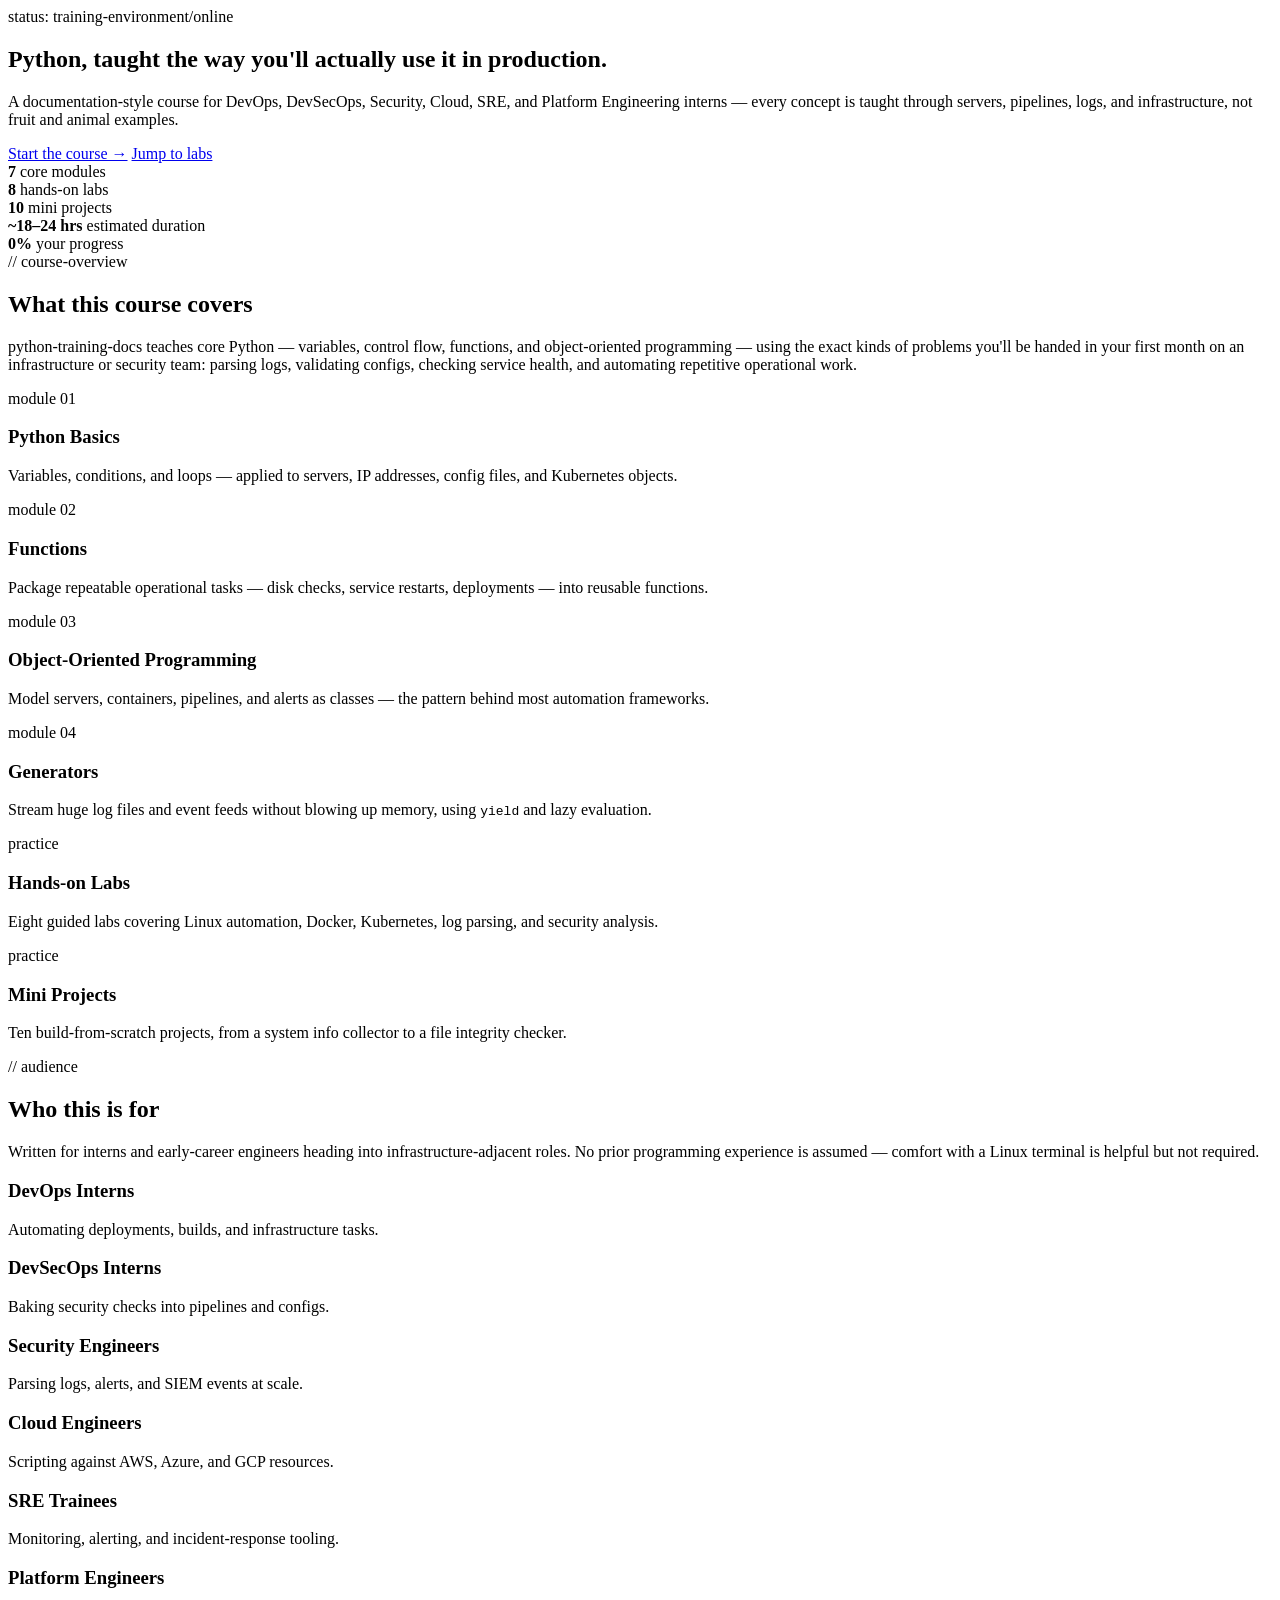
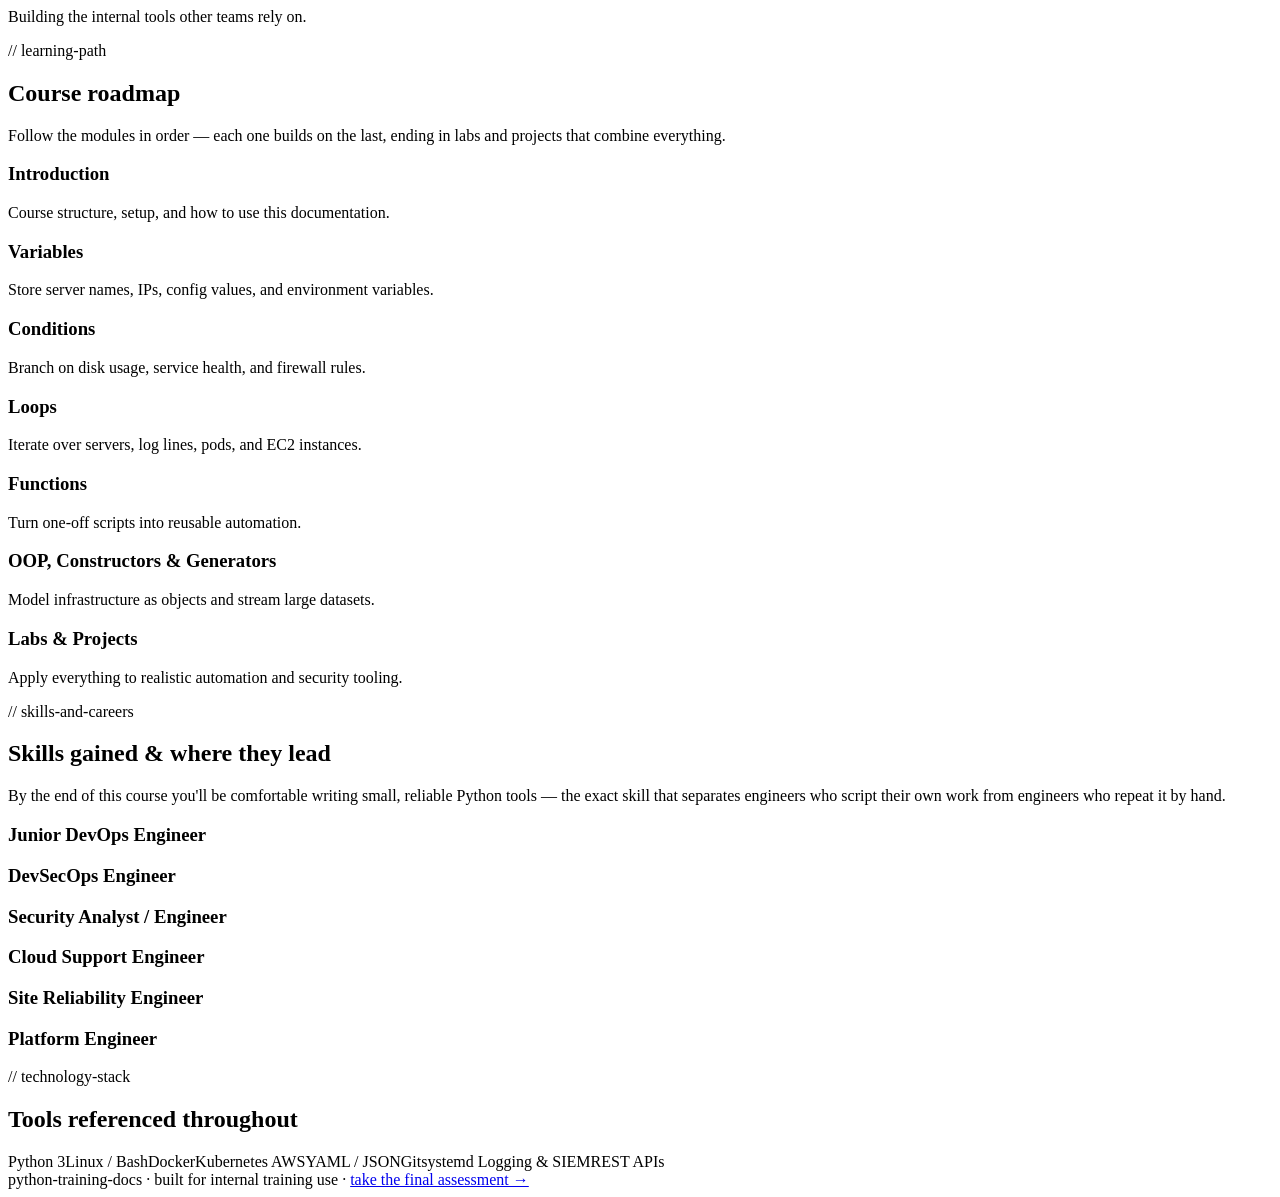
==== index.html @ 14af6fe9 "Add files via upload" ====
<!DOCTYPE html>
<html lang="en">
<head>
<meta charset="UTF-8">
<meta name="viewport" content="width=device-width, initial-scale=1.0">
<title>python-training-docs — Python for DevOps, DevSecOps &amp; Platform Engineering</title>
<meta name="description" content="A hands-on documentation course teaching Python fundamentals through real DevOps, security, SRE, and cloud engineering scenarios.">
<link rel="stylesheet" href="css/theme.css">
<link rel="stylesheet" href="css/style.css">
<link rel="stylesheet" href="css/responsive.css">
<script>
  // Prevent flash of wrong theme before CSS loads
  (function(){ var t = localStorage.getItem('ptd-theme') || (window.matchMedia('(prefers-color-scheme: dark)').matches ? 'dark' : 'light'); document.documentElement.setAttribute('data-theme', t); })();
</script>
</head>
<body data-page="home" data-root="">

<div id="site-header"></div>

<section class="hero">
  <div class="hero__inner">
    <div class="hero__eyebrow"><span class="status-dot"></span> status: training-environment/online</div>
    <h1>Python, taught the way you'll actually use it in production.</h1>
    <p class="hero__sub">A documentation-style course for DevOps, DevSecOps, Security, Cloud, SRE, and Platform Engineering interns — every concept is taught through servers, pipelines, logs, and infrastructure, not fruit and animal examples.</p>
    <div class="hero__actions">
      <a class="btn" href="pages/introduction.html">Start the course →</a>
      <a class="btn btn--ghost" href="pages/labs.html">Jump to labs</a>
    </div>
    <div class="hero__meta">
      <div><b>7</b> core modules</div>
      <div><b>8</b> hands-on labs</div>
      <div><b>10</b> mini projects</div>
      <div><b>~18–24 hrs</b> estimated duration</div>
      <div id="hero-progress-label"><b id="hero-progress-pct">0%</b> your progress</div>
    </div>
  </div>
</section>

<section class="section" id="overview">
  <div class="section__eyebrow">// course-overview</div>
  <h2>What this course covers</h2>
  <p class="section__intro">python-training-docs teaches core Python — variables, control flow, functions, and object-oriented programming — using the exact kinds of problems you'll be handed in your first month on an infrastructure or security team: parsing logs, validating configs, checking service health, and automating repetitive operational work.</p>

  <div class="card-grid">
    <div class="card">
      <span class="tag">module 01</span>
      <h3>Python Basics</h3>
      <p>Variables, conditions, and loops — applied to servers, IP addresses, config files, and Kubernetes objects.</p>
    </div>
    <div class="card">
      <span class="tag">module 02</span>
      <h3>Functions</h3>
      <p>Package repeatable operational tasks — disk checks, service restarts, deployments — into reusable functions.</p>
    </div>
    <div class="card">
      <span class="tag">module 03</span>
      <h3>Object-Oriented Programming</h3>
      <p>Model servers, containers, pipelines, and alerts as classes — the pattern behind most automation frameworks.</p>
    </div>
    <div class="card">
      <span class="tag">module 04</span>
      <h3>Generators</h3>
      <p>Stream huge log files and event feeds without blowing up memory, using <code>yield</code> and lazy evaluation.</p>
    </div>
    <div class="card">
      <span class="tag">practice</span>
      <h3>Hands-on Labs</h3>
      <p>Eight guided labs covering Linux automation, Docker, Kubernetes, log parsing, and security analysis.</p>
    </div>
    <div class="card">
      <span class="tag">practice</span>
      <h3>Mini Projects</h3>
      <p>Ten build-from-scratch projects, from a system info collector to a file integrity checker.</p>
    </div>
  </div>
</section>

<section class="section" id="audience">
  <div class="section__eyebrow">// audience</div>
  <h2>Who this is for</h2>
  <p class="section__intro">Written for interns and early-career engineers heading into infrastructure-adjacent roles. No prior programming experience is assumed — comfort with a Linux terminal is helpful but not required.</p>
  <div class="card-grid">
    <div class="card"><h3>DevOps Interns</h3><p>Automating deployments, builds, and infrastructure tasks.</p></div>
    <div class="card"><h3>DevSecOps Interns</h3><p>Baking security checks into pipelines and configs.</p></div>
    <div class="card"><h3>Security Engineers</h3><p>Parsing logs, alerts, and SIEM events at scale.</p></div>
    <div class="card"><h3>Cloud Engineers</h3><p>Scripting against AWS, Azure, and GCP resources.</p></div>
    <div class="card"><h3>SRE Trainees</h3><p>Monitoring, alerting, and incident-response tooling.</p></div>
    <div class="card"><h3>Platform Engineers</h3><p>Building the internal tools other teams rely on.</p></div>
  </div>
</section>

<section class="section" id="roadmap">
  <div class="section__eyebrow">// learning-path</div>
  <h2>Course roadmap</h2>
  <p class="section__intro">Follow the modules in order — each one builds on the last, ending in labs and projects that combine everything.</p>
  <div class="roadmap">
    <div class="roadmap__step" data-n="1"><h3>Introduction</h3><p>Course structure, setup, and how to use this documentation.</p></div>
    <div class="roadmap__step" data-n="2"><h3>Variables</h3><p>Store server names, IPs, config values, and environment variables.</p></div>
    <div class="roadmap__step" data-n="3"><h3>Conditions</h3><p>Branch on disk usage, service health, and firewall rules.</p></div>
    <div class="roadmap__step" data-n="4"><h3>Loops</h3><p>Iterate over servers, log lines, pods, and EC2 instances.</p></div>
    <div class="roadmap__step" data-n="5"><h3>Functions</h3><p>Turn one-off scripts into reusable automation.</p></div>
    <div class="roadmap__step" data-n="6"><h3>OOP, Constructors &amp; Generators</h3><p>Model infrastructure as objects and stream large datasets.</p></div>
    <div class="roadmap__step" data-n="7"><h3>Labs &amp; Projects</h3><p>Apply everything to realistic automation and security tooling.</p></div>
  </div>
</section>

<section class="section" id="outcomes">
  <div class="section__eyebrow">// skills-and-careers</div>
  <h2>Skills gained &amp; where they lead</h2>
  <p class="section__intro">By the end of this course you'll be comfortable writing small, reliable Python tools — the exact skill that separates engineers who script their own work from engineers who repeat it by hand.</p>
  <div class="career-grid">
    <div class="card"><h3>Junior DevOps Engineer</h3></div>
    <div class="card"><h3>DevSecOps Engineer</h3></div>
    <div class="card"><h3>Security Analyst / Engineer</h3></div>
    <div class="card"><h3>Cloud Support Engineer</h3></div>
    <div class="card"><h3>Site Reliability Engineer</h3></div>
    <div class="card"><h3>Platform Engineer</h3></div>
  </div>
</section>

<section class="section" id="stack">
  <div class="section__eyebrow">// technology-stack</div>
  <h2>Tools referenced throughout</h2>
  <div class="stack-icons">
    <span>Python 3</span><span>Linux / Bash</span><span>Docker</span><span>Kubernetes</span>
    <span>AWS</span><span>YAML / JSON</span><span>Git</span><span>systemd</span>
    <span>Logging &amp; SIEM</span><span>REST APIs</span>
  </div>
</section>

<div id="site-footer"></div>

<script src="js/navigation.js"></script>
<script src="js/app.js"></script>
<script src="js/search.js"></script>
<script src="js/progress.js"></script>
<script>
  document.addEventListener('DOMContentLoaded', () => {
    document.getElementById('site-footer').innerHTML =
      '<footer class="site-footer">python-training-docs · built for internal training use · <a href="pages/assessment.html">take the final assessment →</a></footer>';
    const pctEl = document.getElementById('hero-progress-pct');
    if (pctEl && window.ProgressTracker) pctEl.textContent = ProgressTracker.percentComplete() + '%';
  });
</script>
</body>
</html>
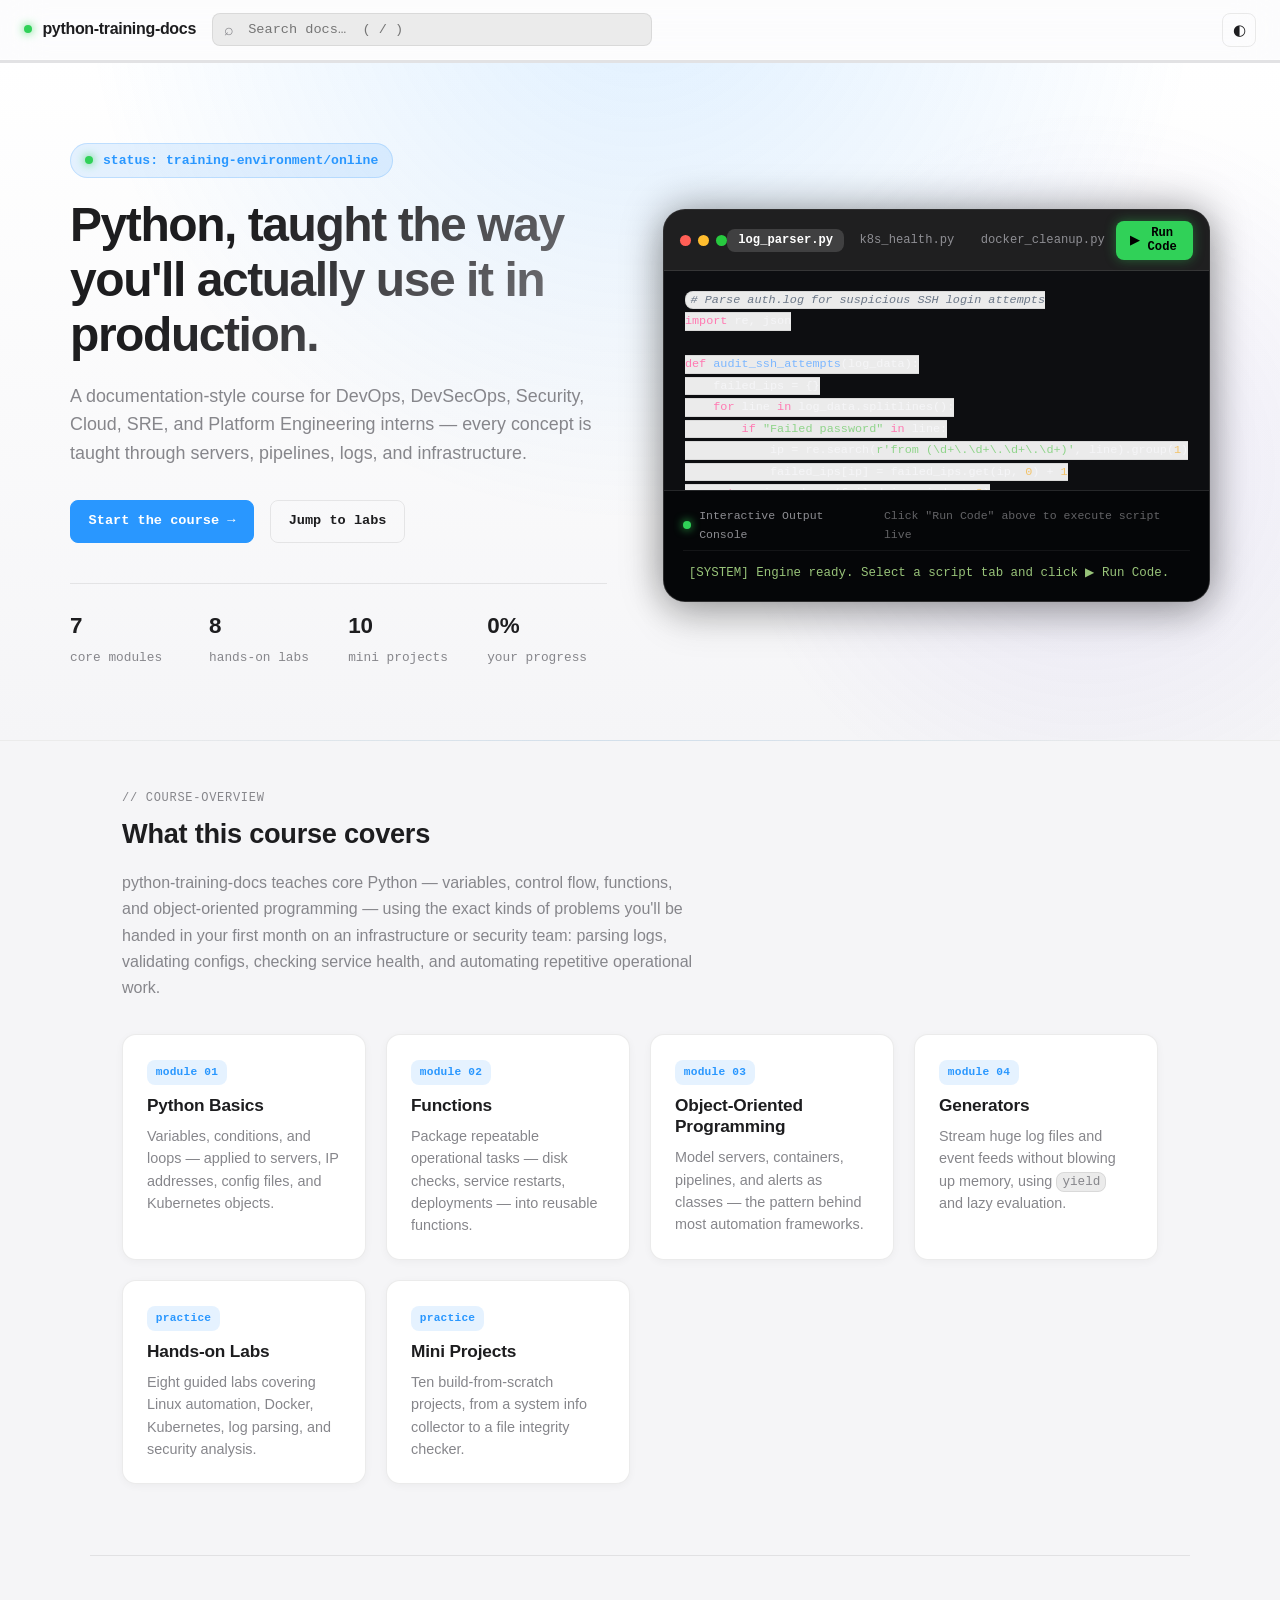
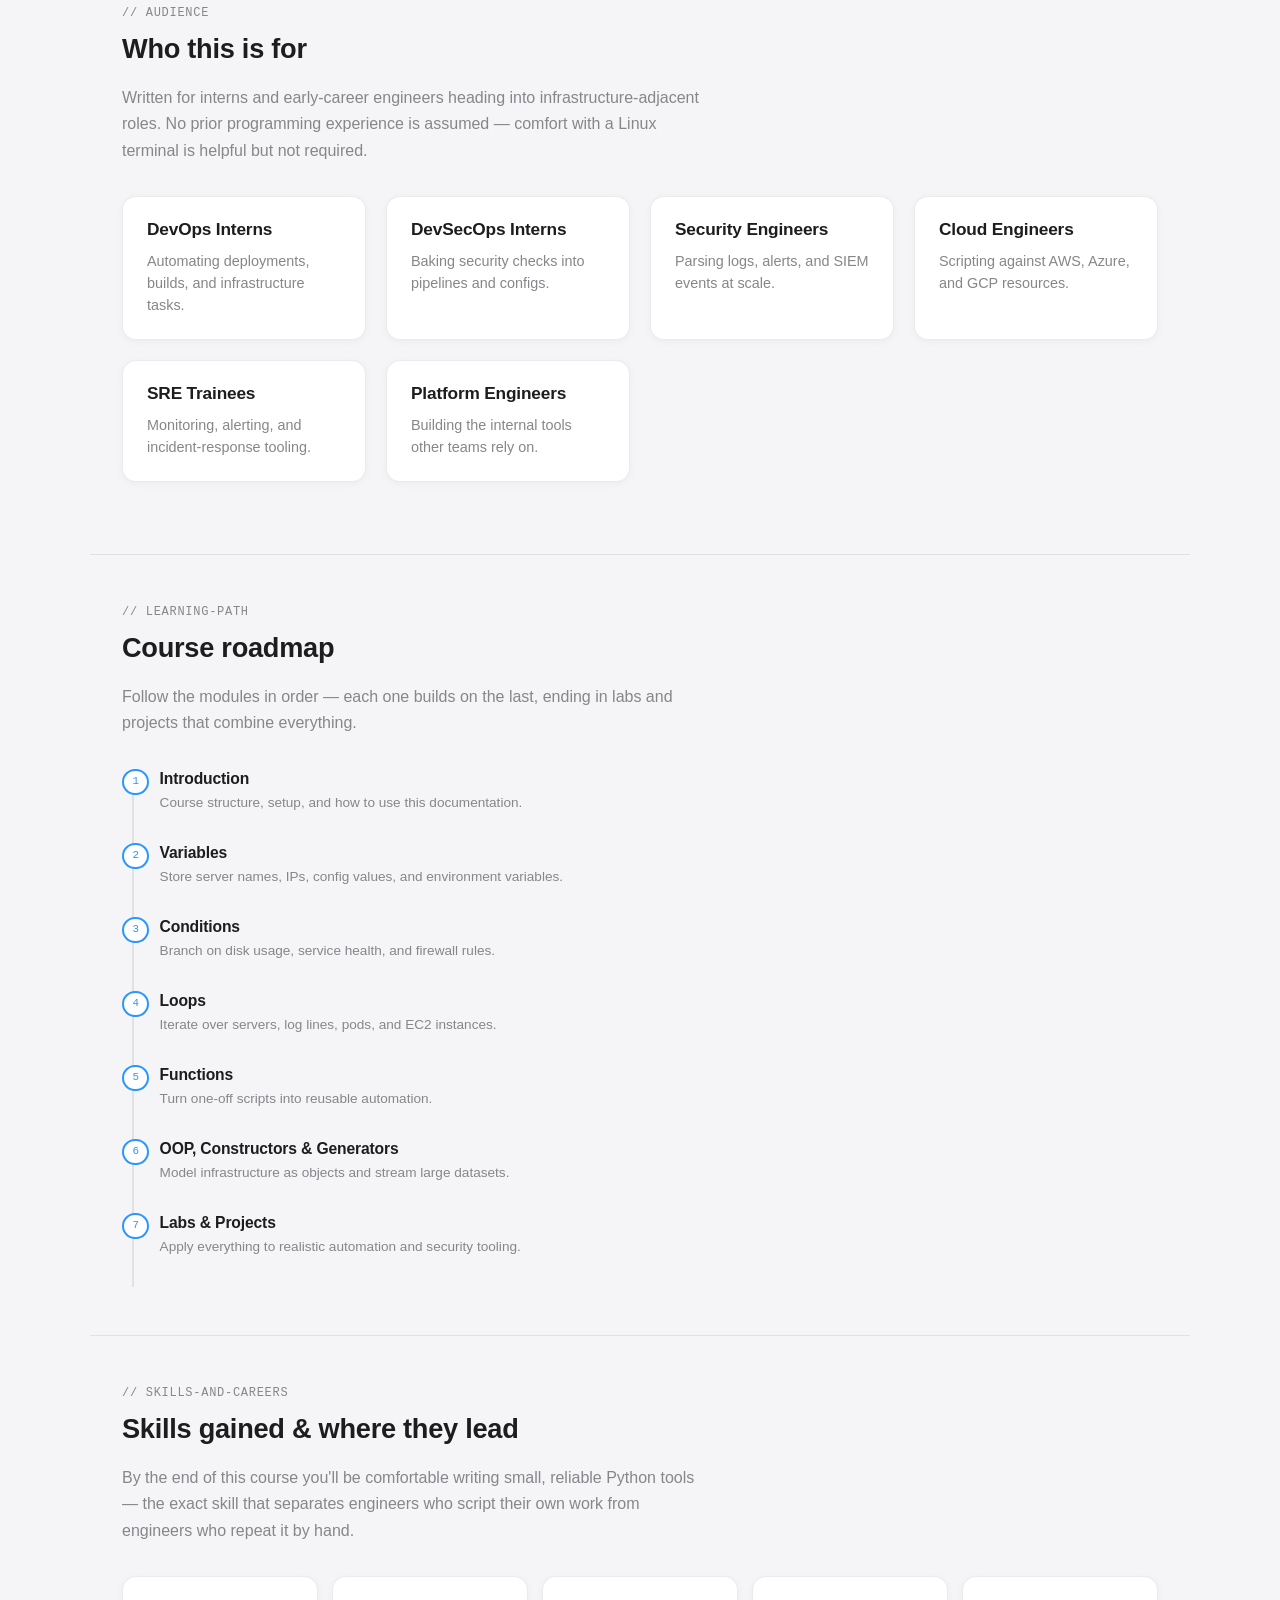
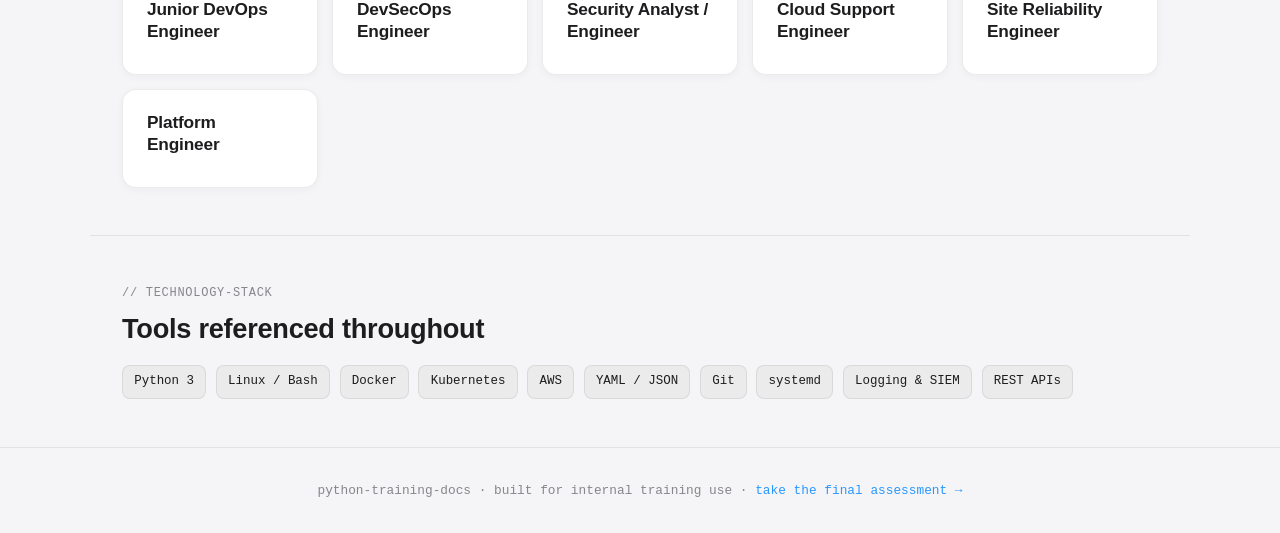
==== commit 8563f8ff: "feat: upgrade web app with Apple-style interactivity, interactive terminal sandbox, and glassmorphis" ====
--- a/index.html
+++ b/index.html
@@ -19,19 +19,24 @@
 
 <section class="hero">
   <div class="hero__inner">
-    <div class="hero__eyebrow"><span class="status-dot"></span> status: training-environment/online</div>
-    <h1>Python, taught the way you'll actually use it in production.</h1>
-    <p class="hero__sub">A documentation-style course for DevOps, DevSecOps, Security, Cloud, SRE, and Platform Engineering interns — every concept is taught through servers, pipelines, logs, and infrastructure, not fruit and animal examples.</p>
-    <div class="hero__actions">
-      <a class="btn" href="pages/introduction.html">Start the course →</a>
-      <a class="btn btn--ghost" href="pages/labs.html">Jump to labs</a>
+    <div class="hero__text-col">
+      <div class="hero__eyebrow"><span class="status-dot"></span> status: training-environment/online</div>
+      <h1>Python, taught the way you'll actually use it in production.</h1>
+      <p class="hero__sub">A documentation-style course for DevOps, DevSecOps, Security, Cloud, SRE, and Platform Engineering interns — every concept is taught through servers, pipelines, logs, and infrastructure.</p>
+      <div class="hero__actions">
+        <a class="btn" href="pages/introduction.html">Start the course →</a>
+        <a class="btn btn--ghost" href="pages/labs.html">Jump to labs</a>
+      </div>
+      <div class="hero__meta">
+        <div><b data-counter="7">7</b> core modules</div>
+        <div><b data-counter="8">8</b> hands-on labs</div>
+        <div><b data-counter="10">10</b> mini projects</div>
+        <div id="hero-progress-label"><b id="hero-progress-pct">0%</b> your progress</div>
+      </div>
     </div>
-    <div class="hero__meta">
-      <div><b>7</b> core modules</div>
-      <div><b>8</b> hands-on labs</div>
-      <div><b>10</b> mini projects</div>
-      <div><b>~18–24 hrs</b> estimated duration</div>
-      <div id="hero-progress-label"><b id="hero-progress-pct">0%</b> your progress</div>
+
+    <div class="hero__widget-col" id="terminal-preview-widget">
+      <!-- Rendered dynamically by js/interactive-terminal.js -->
     </div>
   </div>
 </section>
@@ -131,6 +136,7 @@
 <div id="site-footer"></div>
 
 <script src="js/navigation.js"></script>
+<script src="js/interactive-terminal.js"></script>
 <script src="js/app.js"></script>
 <script src="js/search.js"></script>
 <script src="js/progress.js"></script>
--- a/css/theme.css
+++ b/css/theme.css
@@ -0,0 +1,92 @@
+:root {
+  /* ---- Apple-inspired Typography Stack ----------------------- */
+  --font-display: -apple-system, BlinkMacSystemFont, 'SF Pro Display', 'Inter', 'Segoe UI', sans-serif;
+  --font-body: -apple-system, BlinkMacSystemFont, 'SF Pro Text', 'Inter', 'Segoe UI', sans-serif;
+  --font-mono: 'JetBrains Mono', 'SFMono-Regular', 'IBM Plex Mono', Consolas, monospace;
+
+  /* ---- Apple Color Tokens ------------------------------------ */
+  --ink: #000000;            /* true black for OLED depth      */
+  --ink-soft: #161617;       /* elevated dark card surface     */
+  --paper: #f5f5f7;          /* Apple light background         */
+  --paper-raised: #ffffff;   /* light surface                  */
+  --slate: #86868b;          /* Apple muted gray text          */
+  --slate-line: rgba(0, 0, 0, 0.08); /* subtle light border       */
+  --signal: #2997ff;         /* Apple signature blue accent    */
+  --signal-soft: rgba(41, 151, 255, 0.12); /* blue glow accent  */
+  --signal-green: #30d158;   /* Apple status green             */
+  --signal-green-soft: rgba(48, 209, 88, 0.12);
+  --wire: #6e56cf;           /* violet secondary accent        */
+  --wire-soft: rgba(110, 86, 207, 0.1);
+  --alert: #ff9f0a;          /* Apple warning orange           */
+  --alert-soft: rgba(255, 159, 10, 0.12);
+  --danger: #ff453a;         /* Apple danger red               */
+  --danger-soft: rgba(255, 69, 58, 0.12);
+
+  /* ---- Glassmorphism & Effects ------------------------------- */
+  --glass-bg: rgba(255, 255, 255, 0.72);
+  --glass-border: rgba(255, 255, 255, 0.4);
+  --glass-blur: blur(20px) saturate(180%);
+
+  /* ---- Scale & Shadows ---------------------------------------*/
+  --radius-sm: 8px;
+  --radius-md: 14px;
+  --radius-lg: 22px;
+  --shadow-sm: 0 2px 8px rgba(0, 0, 0, 0.04);
+  --shadow-md: 0 10px 30px rgba(0, 0, 0, 0.08);
+  --shadow-lg: 0 20px 40px rgba(0, 0, 0, 0.12);
+  --shadow-glow: 0 0 30px rgba(41, 151, 255, 0.25);
+
+  /* ---- Live theme values (light default) ---------------------*/
+  --bg: var(--paper);
+  --surface: var(--paper-raised);
+  --surface-alt: #ebebeb;
+  --text: #1d1d1f;
+  --text-muted: var(--slate);
+  --border: var(--slate-line);
+  --accent: var(--signal);
+  --accent-soft: var(--signal-soft);
+  --link: var(--signal);
+  --code-bg: #161617;
+  --code-text: #f5f5f7;
+  --code-border: rgba(255, 255, 255, 0.1);
+}
+
+[data-theme='dark'] {
+  --glass-bg: rgba(22, 22, 23, 0.75);
+  --glass-border: rgba(255, 255, 255, 0.08);
+  --glass-blur: blur(24px) saturate(200%);
+
+  --bg: #000000;
+  --surface: #161617;
+  --surface-alt: #222224;
+  --text: #f5f5f7;
+  --text-muted: #86868b;
+  --border: rgba(255, 255, 255, 0.12);
+  --accent: #2997ff;
+  --accent-soft: rgba(41, 151, 255, 0.18);
+  --link: #2997ff;
+  --code-bg: #000000;
+  --code-text: #e8e8ed;
+  --code-border: rgba(255, 255, 255, 0.12);
+}
+
+/* Status-light dot used across the UI as the signature motif */
+.status-dot {
+  display: inline-block;
+  width: 8px;
+  height: 8px;
+  border-radius: 50%;
+  background: var(--signal-green);
+  box-shadow: 0 0 10px var(--signal-green);
+  animation: pulse-apple 2s cubic-bezier(0.4, 0, 0.6, 1) infinite;
+}
+
+@keyframes pulse-apple {
+  0%, 100% { transform: scale(1); opacity: 1; }
+  50% { transform: scale(1.25); opacity: 0.65; box-shadow: 0 0 16px var(--signal-green); }
+}
+
+@media (prefers-reduced-motion: reduce) {
+  .status-dot { animation: none; }
+}
+
--- a/css/style.css
+++ b/css/style.css
@@ -0,0 +1,840 @@
+/* ============================================================
+   BASE
+   ============================================================ */
+* { box-sizing: border-box; }
+html { scroll-behavior: smooth; }
+
+body {
+  margin: 0;
+  background: var(--bg);
+  color: var(--text);
+  font-family: var(--font-body);
+  font-size: 16px;
+  line-height: 1.65;
+  transition: background 0.2s ease, color 0.2s ease;
+}
+
+h1, h2, h3, h4 {
+  font-family: var(--font-display);
+  font-weight: 600;
+  letter-spacing: -0.01em;
+  color: var(--text);
+  line-height: 1.25;
+}
+
+h1 { font-size: 2.1rem; margin: 0 0 0.6em; }
+h2 { font-size: 1.5rem; margin: 2.2em 0 0.7em; padding-top: 0.2em; border-top: 1px solid var(--border); }
+h2:first-of-type { border-top: none; padding-top: 0; margin-top: 1em; }
+h3 { font-size: 1.15rem; margin: 1.6em 0 0.5em; }
+p { margin: 0 0 1em; color: var(--text); }
+a { color: var(--link); text-decoration: none; }
+a:hover { text-decoration: underline; }
+ul, ol { padding-left: 1.4em; }
+li { margin-bottom: 0.4em; }
+
+code {
+  font-family: var(--font-mono);
+  font-size: 0.88em;
+  background: var(--surface-alt);
+  border: 1px solid var(--border);
+  padding: 0.1em 0.4em;
+  border-radius: var(--radius-sm);
+}
+
+:focus-visible {
+  outline: 2px solid var(--accent);
+  outline-offset: 2px;
+}
+
+/* eyebrow / path-style label, used above headings */
+.eyebrow {
+  font-family: var(--font-mono);
+  font-size: 0.78rem;
+  color: var(--text-muted);
+  letter-spacing: 0.02em;
+  margin-bottom: 0.5em;
+}
+.eyebrow .status-dot { margin-right: 0.5em; }
+
+/* ============================================================
+   TOP NAV
+   ============================================================ */
+/* ============================================================
+   TOP NAV (Glassmorphic Floating Header)
+   ============================================================ */
+.topbar {
+  position: sticky;
+  top: 0;
+  z-index: 100;
+  display: flex;
+  align-items: center;
+  gap: 1rem;
+  height: 60px;
+  padding: 0 1.5rem;
+  background: var(--glass-bg);
+  backdrop-filter: var(--glass-blur);
+  -webkit-backdrop-filter: var(--glass-blur);
+  border-bottom: 1px solid var(--glass-border);
+  transition: all 0.3s cubic-bezier(0.16, 1, 0.3, 1);
+}
+
+.topbar__brand {
+  display: flex;
+  align-items: center;
+  gap: 0.65rem;
+  font-family: var(--font-display);
+  font-weight: 700;
+  font-size: 1rem;
+  color: var(--text);
+  white-space: nowrap;
+  letter-spacing: -0.02em;
+}
+.topbar__brand .status-dot { flex-shrink: 0; }
+
+.topbar__menu-btn {
+  display: none;
+  background: var(--surface-alt);
+  border: 1px solid var(--border);
+  border-radius: var(--radius-sm);
+  color: var(--text);
+  width: 36px; height: 36px;
+  cursor: pointer;
+  font-family: var(--font-mono);
+  transition: transform 0.2s ease;
+}
+.topbar__menu-btn:active { transform: scale(0.94); }
+
+.topbar__search {
+  flex: 1;
+  max-width: 440px;
+  position: relative;
+}
+.topbar__search input {
+  width: 100%;
+  padding: 0.5rem 0.8rem 0.5rem 2.2rem;
+  border: 1px solid var(--border);
+  border-radius: var(--radius-sm);
+  background: var(--surface-alt);
+  color: var(--text);
+  font-family: var(--font-mono);
+  font-size: 0.85rem;
+  transition: all 0.2s ease;
+}
+.topbar__search input:focus {
+  background: var(--surface);
+  border-color: var(--accent);
+  box-shadow: 0 0 0 3px var(--accent-soft);
+}
+.topbar__search::before {
+  content: '⌕';
+  position: absolute;
+  left: 0.75rem; top: 50%;
+  transform: translateY(-50%);
+  color: var(--text-muted);
+  font-size: 1rem;
+}
+.search-results {
+  position: absolute;
+  top: calc(100% + 8px);
+  left: 0; right: 0;
+  background: var(--glass-bg);
+  backdrop-filter: var(--glass-blur);
+  -webkit-backdrop-filter: var(--glass-blur);
+  border: 1px solid var(--glass-border);
+  border-radius: var(--radius-md);
+  box-shadow: var(--shadow-lg);
+  max-height: 60vh;
+  overflow-y: auto;
+  display: none;
+  z-index: 200;
+}
+.search-results.is-open { display: block; }
+.search-results__item {
+  display: block;
+  padding: 0.7rem 0.9rem;
+  border-bottom: 1px solid var(--border);
+  font-size: 0.88rem;
+  transition: background 0.15s ease;
+}
+.search-results__item:hover { background: var(--accent-soft); text-decoration: none; }
+.search-results__item:last-child { border-bottom: none; }
+.search-results__item .path { font-family: var(--font-mono); font-size: 0.72rem; color: var(--text-muted); }
+.search-results__empty { padding: 1rem; color: var(--text-muted); font-size: 0.85rem; }
+
+.topbar__spacer { flex: 1; }
+
+.topbar__actions { display: flex; align-items: center; gap: 0.5rem; }
+
+.icon-btn {
+  background: none;
+  border: 1px solid var(--border);
+  border-radius: var(--radius-sm);
+  color: var(--text);
+  width: 34px; height: 34px;
+  display: inline-flex;
+  align-items: center;
+  justify-content: center;
+  cursor: pointer;
+  font-size: 0.95rem;
+}
+.icon-btn:hover { background: var(--surface-alt); }
+
+/* ============================================================
+   PAGE PROGRESS BAR
+   ============================================================ */
+.reading-progress {
+  position: sticky;
+  top: 56px;
+  z-index: 99;
+  height: 3px;
+  background: var(--border);
+}
+.reading-progress__bar {
+  height: 100%;
+  width: 0%;
+  background: var(--accent);
+  transition: width 0.1s linear;
+}
+
+/* ============================================================
+   SHELL / LAYOUT
+   ============================================================ */
+.shell {
+  display: grid;
+  grid-template-columns: 260px minmax(0, 1fr);
+  max-width: 1400px;
+  margin: 0 auto;
+}
+
+.sidebar {
+  border-right: 1px solid var(--border);
+  padding: 1.25rem 0.75rem 3rem;
+  position: sticky;
+  top: 59px;
+  height: calc(100vh - 59px);
+  overflow-y: auto;
+  font-size: 0.87rem;
+}
+.sidebar.is-collapsed { display: none; }
+
+.sidebar__group { margin-bottom: 1.4rem; }
+.sidebar__group-title {
+  font-family: var(--font-mono);
+  font-size: 0.72rem;
+  text-transform: uppercase;
+  letter-spacing: 0.06em;
+  color: var(--text-muted);
+  padding: 0 0.5rem;
+  margin-bottom: 0.35rem;
+}
+.sidebar__link {
+  display: flex;
+  align-items: center;
+  gap: 0.4rem;
+  padding: 0.4rem 0.5rem;
+  border-radius: var(--radius-sm);
+  color: var(--text);
+  font-family: var(--font-mono);
+  font-size: 0.83rem;
+  white-space: nowrap;
+  overflow: hidden;
+  text-overflow: ellipsis;
+}
+.sidebar__link::before { content: '├─'; color: var(--text-muted); flex-shrink: 0; }
+.sidebar__link:last-child::before { content: '└─'; }
+.sidebar__link:hover { background: var(--surface-alt); text-decoration: none; }
+.sidebar__link.is-active {
+  background: var(--accent-soft);
+  color: var(--accent);
+  font-weight: 600;
+}
+.sidebar__link .check { margin-left: auto; color: var(--accent); font-size: 0.8rem; }
+
+.main {
+  min-width: 0;
+  padding: 2rem 2.5rem 5rem;
+}
+
+.breadcrumb {
+  font-family: var(--font-mono);
+  font-size: 0.78rem;
+  color: var(--text-muted);
+  margin-bottom: 1.2rem;
+}
+.breadcrumb a { color: var(--text-muted); }
+.breadcrumb .sep { margin: 0 0.35em; }
+.breadcrumb .current { color: var(--text); }
+
+.content { max-width: 780px; }
+
+/* ============================================================
+   CALLOUTS
+   ============================================================ */
+.callout {
+  border-left: 3px solid var(--wire);
+  background: var(--wire-soft);
+  border-radius: 0 var(--radius-md) var(--radius-md) 0;
+  padding: 0.85rem 1rem;
+  margin: 1.2rem 0;
+  font-size: 0.92rem;
+}
+.callout__title {
+  font-family: var(--font-mono);
+  font-weight: 600;
+  font-size: 0.78rem;
+  text-transform: uppercase;
+  letter-spacing: 0.04em;
+  margin-bottom: 0.3rem;
+}
+.callout p:last-child { margin-bottom: 0; }
+.callout--note { border-color: var(--wire); background: var(--wire-soft); }
+.callout--tip { border-color: var(--accent); background: var(--accent-soft); }
+.callout--warning { border-color: var(--alert); background: var(--alert-soft); }
+[data-theme='dark'] .callout--note { background: rgba(52, 96, 170, 0.14); }
+[data-theme='dark'] .callout--tip { background: var(--accent-soft); }
+[data-theme='dark'] .callout--warning { background: rgba(193, 80, 46, 0.16); }
+
+/* ============================================================
+   CODE BLOCKS
+   ============================================================ */
+.code-block {
+  position: relative;
+  background: var(--code-bg);
+  border: 1px solid var(--code-border);
+  border-radius: var(--radius-md);
+  margin: 1.1rem 0;
+  overflow: hidden;
+}
+.code-block__header {
+  display: flex;
+  align-items: center;
+  justify-content: space-between;
+  padding: 0.4rem 0.75rem;
+  background: rgba(255,255,255,0.03);
+  border-bottom: 1px solid var(--code-border);
+  font-family: var(--font-mono);
+  font-size: 0.72rem;
+  color: #8b96a5;
+}
+.code-block pre {
+  margin: 0;
+  padding: 1rem 1.1rem;
+  overflow-x: auto;
+}
+.code-block code {
+  background: none;
+  border: none;
+  padding: 0;
+  color: var(--code-text);
+  font-size: 0.85rem;
+  line-height: 1.6;
+}
+.copy-btn {
+  background: none;
+  border: 1px solid var(--code-border);
+  color: #cfd8e0;
+  font-family: var(--font-mono);
+  font-size: 0.7rem;
+  border-radius: var(--radius-sm);
+  padding: 0.2rem 0.5rem;
+  cursor: pointer;
+}
+.copy-btn:hover { background: rgba(255,255,255,0.06); }
+.copy-btn.is-copied { color: var(--accent); border-color: var(--accent); }
+
+/* python syntax token colors */
+.tok-kw   { color: #ff7ab2; }
+.tok-str  { color: #8fd48a; }
+.tok-com  { color: #6a7686; font-style: italic; }
+.tok-fn   { color: #7cb7ff; }
+.tok-num  { color: #f2c46d; }
+.tok-bi   { color: #d5a6ff; }
+
+/* ============================================================
+   CARDS / GRIDS (Apple 3D Interactive Cards)
+   ============================================================ */
+.card-grid {
+  display: grid;
+  grid-template-columns: repeat(auto-fit, minmax(240px, 1fr));
+  gap: 1.25rem;
+  margin: 1.5rem 0;
+  perspective: 1000px;
+}
+.card {
+  position: relative;
+  background: var(--surface);
+  border: 1px solid var(--border);
+  border-radius: var(--radius-md);
+  padding: 1.4rem 1.5rem;
+  box-shadow: var(--shadow-sm);
+  transition: transform 0.25s cubic-bezier(0.16, 1, 0.3, 1), box-shadow 0.25s ease, border-color 0.25s ease;
+  transform-style: preserve-3d;
+  will-change: transform;
+  overflow: hidden;
+}
+.card::before {
+  content: '';
+  position: absolute;
+  top: 0; left: 0; right: 0; bottom: 0;
+  background: radial-gradient(400px circle at var(--mouse-x, 50%) var(--mouse-y, 50%), rgba(255, 255, 255, 0.08), transparent 40%);
+  opacity: 0;
+  transition: opacity 0.3s ease;
+  pointer-events: none;
+}
+.card:hover {
+  border-color: rgba(41, 151, 255, 0.4);
+  box-shadow: var(--shadow-md), 0 0 20px rgba(41, 151, 255, 0.12);
+}
+.card:hover::before { opacity: 1; }
+.card h3 { margin-top: 0; font-size: 1.08rem; letter-spacing: -0.01em; }
+.card p { font-size: 0.9rem; color: var(--text-muted); margin-bottom: 0; line-height: 1.55; }
+.card .tag {
+  display: inline-block;
+  font-family: var(--font-mono);
+  font-size: 0.7rem;
+  font-weight: 600;
+  color: var(--accent);
+  background: var(--accent-soft);
+  padding: 0.2rem 0.55rem;
+  border-radius: var(--radius-sm);
+  margin-bottom: 0.6rem;
+  letter-spacing: 0.02em;
+}
+
+/* ============================================================
+   COLLAPSIBLE SECTIONS
+   ============================================================ */
+.disclosure {
+  border: 1px solid var(--border);
+  border-radius: var(--radius-md);
+  margin: 1rem 0;
+  overflow: hidden;
+}
+.disclosure__trigger {
+  width: 100%;
+  text-align: left;
+  background: var(--surface);
+  border: none;
+  padding: 0.75rem 1rem;
+  font-family: var(--font-mono);
+  font-size: 0.88rem;
+  font-weight: 600;
+  color: var(--text);
+  cursor: pointer;
+  display: flex;
+  justify-content: space-between;
+  align-items: center;
+}
+.disclosure__trigger::after { content: '+'; color: var(--text-muted); font-size: 1.1rem; }
+.disclosure.is-open .disclosure__trigger::after { content: '–'; }
+.disclosure__panel {
+  display: none;
+  padding: 0 1rem 1rem;
+  border-top: 1px solid var(--border);
+}
+.disclosure.is-open .disclosure__panel { display: block; padding-top: 0.9rem; }
+
+/* ============================================================
+   TABLES
+   ============================================================ */
+table { width: 100%; border-collapse: collapse; margin: 1.1rem 0; font-size: 0.88rem; }
+th, td { text-align: left; padding: 0.5rem 0.7rem; border-bottom: 1px solid var(--border); }
+th { font-family: var(--font-mono); font-size: 0.75rem; text-transform: uppercase; color: var(--text-muted); letter-spacing: 0.03em; }
+
+/* ============================================================
+   QUIZ
+   ============================================================ */
+.quiz {
+  border: 1px solid var(--border);
+  border-radius: var(--radius-md);
+  padding: 1.2rem 1.3rem;
+  background: var(--surface);
+  margin: 1.5rem 0;
+}
+.quiz__question { font-weight: 600; margin-bottom: 0.7rem; }
+.quiz__options { list-style: none; padding: 0; margin: 0 0 0.9rem; }
+.quiz__option {
+  border: 1px solid var(--border);
+  border-radius: var(--radius-sm);
+  padding: 0.55rem 0.75rem;
+  margin-bottom: 0.5rem;
+  cursor: pointer;
+  font-size: 0.9rem;
+}
+.quiz__option:hover { background: var(--surface-alt); }
+.quiz__option.is-correct { border-color: var(--accent); background: var(--accent-soft); }
+.quiz__option.is-incorrect { border-color: var(--danger); background: var(--danger-soft); }
+.quiz__feedback { font-size: 0.85rem; font-family: var(--font-mono); min-height: 1.2em; }
+.quiz__feedback.correct { color: var(--accent); }
+.quiz__feedback.incorrect { color: var(--danger); }
+.quiz__nav { display: flex; justify-content: space-between; align-items: center; margin-top: 0.8rem; }
+.quiz__progress { font-family: var(--font-mono); font-size: 0.75rem; color: var(--text-muted); }
+.quiz__score { text-align: center; padding: 1.5rem 0; }
+.quiz__score .big { font-family: var(--font-display); font-size: 2.4rem; color: var(--accent); }
+
+/* ============================================================
+   BUTTONS
+   ============================================================ */
+.btn {
+  display: inline-flex;
+  align-items: center;
+  gap: 0.4rem;
+  font-family: var(--font-mono);
+  font-size: 0.85rem;
+  font-weight: 600;
+  padding: 0.6rem 1.1rem;
+  border-radius: var(--radius-sm);
+  border: 1px solid var(--accent);
+  background: var(--accent);
+  color: #fff;
+  cursor: pointer;
+}
+.btn:hover { text-decoration: none; opacity: 0.92; }
+.btn--ghost { background: transparent; color: var(--text); border-color: var(--border); }
+.btn--ghost:hover { background: var(--surface-alt); }
+.btn--sm { padding: 0.4rem 0.75rem; font-size: 0.78rem; }
+
+/* ============================================================
+   PREV / NEXT + PAGE FOOTER
+   ============================================================ */
+.page-nav {
+  display: flex;
+  justify-content: space-between;
+  gap: 1rem;
+  margin-top: 3rem;
+  padding-top: 1.5rem;
+  border-top: 1px solid var(--border);
+}
+.page-nav__link {
+  flex: 1;
+  border: 1px solid var(--border);
+  border-radius: var(--radius-md);
+  padding: 0.8rem 1rem;
+  color: var(--text);
+}
+.page-nav__link:hover { background: var(--surface-alt); text-decoration: none; }
+.page-nav__link--next { text-align: right; }
+.page-nav__label { display: block; font-family: var(--font-mono); font-size: 0.7rem; color: var(--text-muted); margin-bottom: 0.2rem; }
+.page-nav__title { font-weight: 600; font-size: 0.92rem; }
+
+.page-footer {
+  max-width: 780px;
+  margin-top: 3rem;
+  padding-top: 1.2rem;
+  border-top: 1px solid var(--border);
+  font-size: 0.8rem;
+  color: var(--text-muted);
+  display: flex;
+  justify-content: space-between;
+  flex-wrap: wrap;
+  gap: 0.5rem;
+}
+
+.back-to-top {
+  position: fixed;
+  bottom: 1.5rem;
+  right: 1.5rem;
+  width: 42px; height: 42px;
+  border-radius: 50%;
+  background: var(--accent);
+  color: #fff;
+  border: none;
+  cursor: pointer;
+  box-shadow: var(--shadow-md);
+  display: none;
+  align-items: center;
+  justify-content: center;
+  font-size: 1.1rem;
+  z-index: 90;
+}
+.back-to-top.is-visible { display: flex; }
+
+/* ============================================================
+   HOMEPAGE
+   ============================================================ */
+/* ============================================================
+   HOMEPAGE (Apple-inspired Hero & Interactive Sandbox)
+   ============================================================ */
+.hero {
+  position: relative;
+  padding: 5rem 2rem 4.5rem;
+  border-bottom: 1px solid var(--border);
+  background:
+    radial-gradient(800px circle at 50% -100px, rgba(41, 151, 255, 0.15), transparent 70%),
+    radial-gradient(600px circle at 85% 60%, rgba(110, 86, 207, 0.1), transparent 60%),
+    linear-gradient(180deg, var(--surface) 0%, var(--bg) 100%);
+  overflow: hidden;
+}
+.hero__inner {
+  max-width: 1140px;
+  margin: 0 auto;
+  display: grid;
+  grid-template-columns: 1fr 1fr;
+  gap: 3.5rem;
+  align-items: center;
+}
+.hero__text-col { text-align: left; }
+
+.hero__eyebrow {
+  font-family: var(--font-mono);
+  font-size: 0.82rem;
+  font-weight: 600;
+  color: var(--accent);
+  margin-bottom: 1.2rem;
+  display: inline-flex;
+  align-items: center;
+  gap: 0.65rem;
+  padding: 0.35rem 0.85rem;
+  background: var(--accent-soft);
+  border-radius: 30px;
+  border: 1px solid rgba(41, 151, 255, 0.2);
+}
+
+.hero h1 {
+  font-size: 3rem;
+  font-weight: 800;
+  letter-spacing: -0.03em;
+  line-height: 1.15;
+  margin-bottom: 1.2rem;
+  background: linear-gradient(135deg, var(--text) 30%, var(--text-muted) 100%);
+  -webkit-background-clip: text;
+  -webkit-text-fill-color: transparent;
+}
+[data-theme='dark'] .hero h1 {
+  background: linear-gradient(135deg, #ffffff 40%, #a1a1a6 100%);
+  -webkit-background-clip: text;
+  -webkit-text-fill-color: transparent;
+}
+
+.hero__sub {
+  font-size: 1.12rem;
+  color: var(--text-muted);
+  line-height: 1.6;
+  margin-bottom: 2rem;
+}
+.hero__actions { display: flex; gap: 1rem; flex-wrap: wrap; margin-bottom: 2.5rem; }
+
+.hero__meta {
+  display: grid;
+  grid-template-columns: repeat(4, 1fr);
+  gap: 1.2rem;
+  font-family: var(--font-mono);
+  font-size: 0.8rem;
+  color: var(--text-muted);
+  border-top: 1px solid var(--border);
+  padding-top: 1.5rem;
+}
+.hero__meta b {
+  color: var(--text);
+  display: block;
+  font-size: 1.4rem;
+  font-family: var(--font-display);
+  font-weight: 700;
+  margin-bottom: 0.1rem;
+}
+
+/* ---- macOS Window Container Widget ---- */
+.mac-window {
+  background: var(--code-bg);
+  border: 1px solid var(--code-border);
+  border-radius: var(--radius-lg);
+  box-shadow: var(--shadow-lg), 0 0 40px rgba(0, 0, 0, 0.4);
+  overflow: hidden;
+  transition: transform 0.3s ease, box-shadow 0.3s ease;
+}
+.mac-window:hover {
+  box-shadow: var(--shadow-lg), 0 0 50px rgba(41, 151, 255, 0.2);
+}
+.mac-window__header {
+  display: flex;
+  align-items: center;
+  justify-content: space-between;
+  padding: 0.65rem 1rem;
+  background: rgba(255, 255, 255, 0.04);
+  border-bottom: 1px solid var(--code-border);
+}
+.mac-dots { display: flex; gap: 7px; }
+.mac-dots .dot { width: 11px; height: 11px; border-radius: 50%; display: inline-block; }
+.dot--red { background: #ff5f56; }
+.dot--yellow { background: #ffbd2e; }
+.dot--green { background: #27c93f; }
+
+.mac-tabs { display: flex; gap: 4px; }
+.mac-tab {
+  background: transparent;
+  border: none;
+  color: #8e8e93;
+  font-family: var(--font-mono);
+  font-size: 0.76rem;
+  padding: 0.3rem 0.7rem;
+  border-radius: var(--radius-sm);
+  cursor: pointer;
+  transition: all 0.2s ease;
+}
+.mac-tab:hover { color: #ffffff; background: rgba(255, 255, 255, 0.08); }
+.mac-tab.is-active { color: #ffffff; background: rgba(255, 255, 255, 0.15); font-weight: 600; }
+
+.mac-run-btn {
+  background: var(--signal-green);
+  border: none;
+  color: #000;
+  font-family: var(--font-mono);
+  font-size: 0.76rem;
+  font-weight: 700;
+  padding: 0.35rem 0.85rem;
+  border-radius: var(--radius-sm);
+  cursor: pointer;
+  display: inline-flex;
+  align-items: center;
+  gap: 0.4rem;
+  transition: all 0.2s ease;
+  box-shadow: 0 0 12px rgba(48, 209, 88, 0.4);
+}
+.mac-run-btn:hover { transform: translateY(-1px); opacity: 0.95; }
+.mac-run-btn:disabled { opacity: 0.6; cursor: not-allowed; }
+
+.mac-window__body { display: flex; flex-direction: column; }
+.code-preview-pane {
+  padding: 1.1rem 1.3rem;
+  font-family: var(--font-mono);
+  font-size: 0.84rem;
+  line-height: 1.6;
+  max-height: 220px;
+  overflow-y: auto;
+  background: #0d0e11;
+  color: var(--code-text);
+  border-bottom: 1px solid var(--code-border);
+}
+.code-preview-pane pre { margin: 0; }
+
+.terminal-output-pane {
+  background: #050608;
+  padding: 0.9rem 1.2rem;
+  font-family: var(--font-mono);
+  font-size: 0.78rem;
+}
+.console-header {
+  display: flex;
+  align-items: center;
+  gap: 0.5rem;
+  color: #8e8e93;
+  font-size: 0.72rem;
+  margin-bottom: 0.6rem;
+  padding-bottom: 0.4rem;
+  border-bottom: 1px solid rgba(255, 255, 255, 0.06);
+}
+.console-hint { margin-left: auto; color: #636366; }
+.console-logs { max-height: 140px; overflow-y: auto; display: flex; flex-direction: column; gap: 0.3rem; }
+
+.log-line { border-radius: 4px; padding: 0.15rem 0.35rem; }
+.log-line--info { color: #98c379; }
+.log-line--warn { color: #e5c07b; }
+.log-line--alert { color: #e06c75; font-weight: 600; }
+.log-line--success { color: #61afef; font-weight: 600; }
+
+.fade-in-line { animation: lineSlide 0.25s ease-out forwards; }
+@keyframes lineSlide {
+  from { opacity: 0; transform: translateY(4px); }
+  to { opacity: 1; transform: translateY(0); }
+}
+
+/* ---- Scroll Reveal Transitions ---- */
+.reveal-on-scroll {
+  opacity: 0;
+  transform: translateY(28px);
+  transition: opacity 0.7s cubic-bezier(0.16, 1, 0.3, 1), transform 0.7s cubic-bezier(0.16, 1, 0.3, 1);
+  will-change: opacity, transform;
+}
+.reveal-on-scroll.is-revealed {
+  opacity: 1;
+  transform: translateY(0);
+}
+
+.section {
+  max-width: 1100px;
+  margin: 0 auto;
+  padding: 3rem 2rem;
+}
+.section + .section { border-top: 1px solid var(--border); }
+.section__eyebrow {
+  font-family: var(--font-mono);
+  font-size: 0.75rem;
+  text-transform: uppercase;
+  letter-spacing: 0.06em;
+  color: var(--text-muted);
+  margin-bottom: 0.5rem;
+}
+.section h2 { border: none; margin-top: 0; font-size: 1.7rem; }
+.section__intro { max-width: 65ch; color: var(--text-muted); margin-bottom: 2rem; }
+
+.roadmap { display: flex; flex-direction: column; border-left: 2px solid var(--border); margin-left: 0.6rem; }
+.roadmap__step { position: relative; padding: 0 0 1.8rem 1.6rem; }
+.roadmap__step::before {
+  content: attr(data-n);
+  position: absolute; left: -0.72rem; top: 0;
+  width: 1.4rem; height: 1.4rem;
+  border-radius: 50%;
+  background: var(--surface);
+  border: 2px solid var(--accent);
+  color: var(--accent);
+  font-family: var(--font-mono);
+  font-size: 0.68rem;
+  display: flex; align-items: center; justify-content: center;
+}
+.roadmap__step h3 { margin: 0 0 0.2rem; font-size: 0.98rem; }
+.roadmap__step p { margin: 0; font-size: 0.85rem; color: var(--text-muted); }
+
+.stack-icons { display: flex; flex-wrap: wrap; gap: 0.6rem; }
+.stack-icons span {
+  font-family: var(--font-mono);
+  font-size: 0.78rem;
+  background: var(--surface-alt);
+  border: 1px solid var(--border);
+  padding: 0.35rem 0.7rem;
+  border-radius: var(--radius-sm);
+}
+
+.career-grid { display: grid; grid-template-columns: repeat(auto-fit, minmax(180px, 1fr)); gap: 0.9rem; }
+
+.site-footer {
+  border-top: 1px solid var(--border);
+  padding: 2rem;
+  text-align: center;
+  font-size: 0.8rem;
+  color: var(--text-muted);
+  font-family: var(--font-mono);
+}
+
+/* Lab / project page specifics */
+.meta-row {
+  display: flex;
+  gap: 1.5rem;
+  flex-wrap: wrap;
+  font-family: var(--font-mono);
+  font-size: 0.8rem;
+  color: var(--text-muted);
+  margin-bottom: 1.5rem;
+  padding-bottom: 1rem;
+  border-bottom: 1px solid var(--border);
+}
+.meta-row b { color: var(--text); }
+
+.step-list { counter-reset: step; list-style: none; padding: 0; }
+.step-list > li {
+  counter-increment: step;
+  position: relative;
+  padding-left: 2.4rem;
+  margin-bottom: 1.3rem;
+}
+.step-list > li::before {
+  content: counter(step);
+  position: absolute; left: 0; top: 0;
+  width: 1.7rem; height: 1.7rem;
+  border-radius: var(--radius-sm);
+  background: var(--accent-soft);
+  color: var(--accent);
+  font-family: var(--font-mono);
+  font-weight: 700;
+  font-size: 0.85rem;
+  display: flex; align-items: center; justify-content: center;
+}
--- a/css/responsive.css
+++ b/css/responsive.css
@@ -0,0 +1,68 @@
+/* ============================================================
+   RESPONSIVE
+   ============================================================ */
+@media (max-width: 960px) {
+  .shell { grid-template-columns: 1fr; }
+
+  .topbar__menu-btn { display: inline-flex; align-items: center; justify-content: center; }
+
+  .sidebar {
+    position: fixed;
+    top: 60px;
+    left: 0;
+    width: 280px;
+    height: calc(100vh - 60px);
+    background: var(--surface);
+    backdrop-filter: var(--glass-blur);
+    z-index: 150;
+    transform: translateX(-100%);
+    transition: transform 0.25s cubic-bezier(0.16, 1, 0.3, 1);
+    box-shadow: var(--shadow-lg);
+  }
+  .sidebar.is-open { transform: translateX(0); display: block; }
+  .sidebar.is-collapsed { display: none; }
+
+  .sidebar-overlay {
+    display: none;
+    position: fixed;
+    inset: 0;
+    background: rgba(0,0,0,0.5);
+    backdrop-filter: blur(4px);
+    z-index: 140;
+  }
+  .sidebar-overlay.is-open { display: block; }
+
+  .main { padding: 1.5rem 1.2rem 4rem; }
+  .hero { padding: 3rem 1.2rem 2.8rem; }
+  .hero__inner { grid-template-columns: 1fr; gap: 2rem; }
+  .hero h1 { font-size: 2.2rem; }
+  .hero__meta { grid-template-columns: repeat(2, 1fr); }
+  .section { padding: 2.2rem 1.2rem; }
+  .topbar__search { max-width: none; }
+}
+
+@media (max-width: 640px) {
+  .hero__meta { grid-template-columns: repeat(2, 1fr); gap: 1rem; }
+  .page-nav { flex-direction: column; }
+  .page-nav__link--next { text-align: left; }
+  .card-grid { grid-template-columns: 1fr; }
+  h1 { font-size: 1.8rem; }
+  .mac-tabs { display: none; }
+}
+
+/* ============================================================
+   PRINT
+   ============================================================ */
+@media print {
+  .topbar, .sidebar, .sidebar-overlay, .back-to-top,
+  .page-nav, .reading-progress, .breadcrumb, .quiz__nav,
+  .copy-btn, .site-footer, .icon-btn, .topbar__menu-btn { display: none !important; }
+
+  .shell { grid-template-columns: 1fr; }
+  .main { padding: 0; max-width: 100%; }
+  body { background: #fff; color: #000; }
+  .code-block { border: 1px solid #ccc; break-inside: avoid; }
+  .code-block code { color: #000; }
+  a { color: #000; text-decoration: underline; }
+  .callout { break-inside: avoid; border: 1px solid #999; background: none; }
+}
